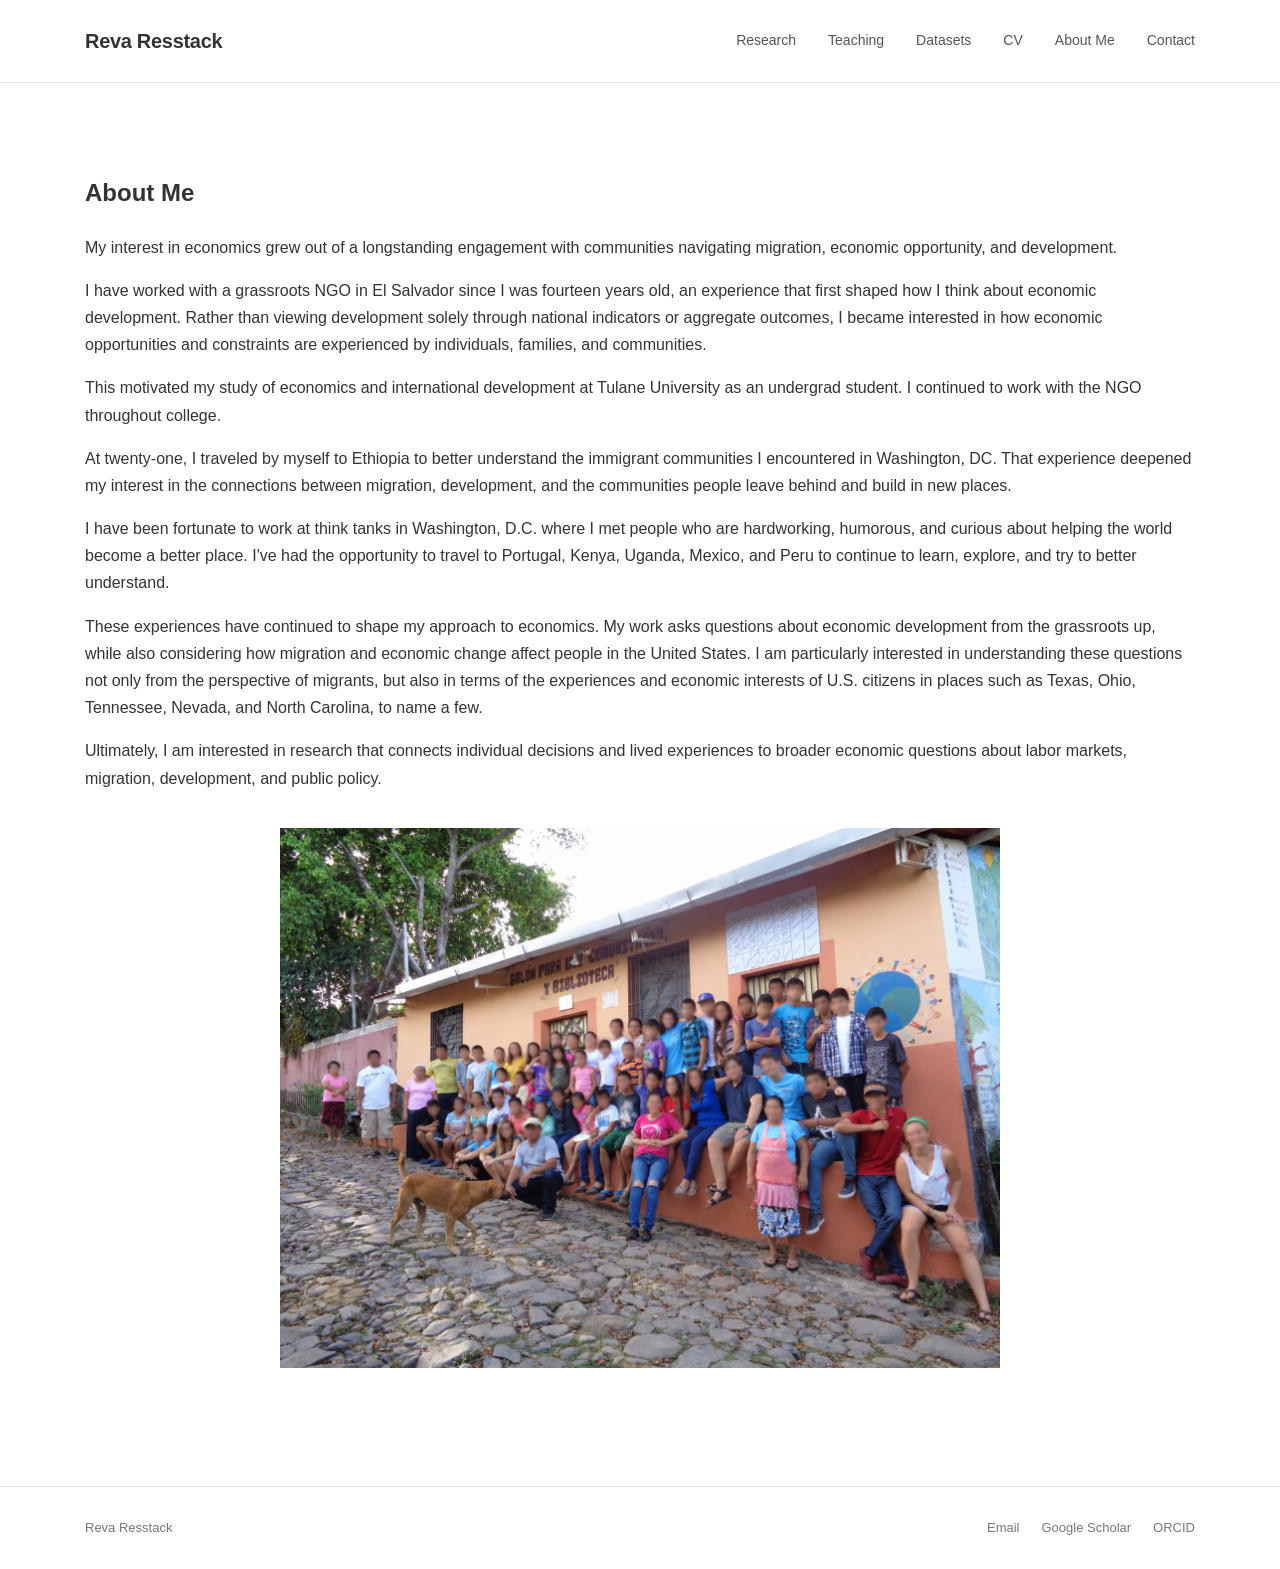
==== aboutme.html @ aabe58c6 "Create aboutme.html" ====
<!DOCTYPE html>
<html lang="en">

<head>
    <meta charset="UTF-8">
    <meta name="viewport" content="width=device-width, initial-scale=1.0">

    <title>About Me | Reva Resstack</title>

    <link rel="stylesheet" href="style.css">
</head>

<body>

    <header>
        <nav>
            <div class="nav-container">

                <a class="site-name" href="index.html">
                    Reva Resstack
                </a>

                <div class="nav-links">
                    <a href="research.html">Research</a>
                    <a href="teaching.html">Teaching</a>
                    <a href="datasets.html">Datasets</a>
                    <a href="cv.html">CV</a>
                    <!-- <a href="news.html">News</a> -->
                    <a href="aboutme.html">About Me</a>
                    <a href="contact.html">Contact</a>
                </div>

            </div>
        </nav>
    </header>


    <main class="page-container">

        <section class="page-header">

            <h1>About Me</h1>

            <p>
                My interest in economics grew out of a longstanding engagement
                with communities navigating migration, economic opportunity,
                and development.
            </p>

        </section>


        <section class="about-section">

            <p>
                I have worked with a grassroots NGO in El Salvador since I was
                fourteen years old, an experience that first shaped how I think
                about economic development. Rather than viewing development
                solely through national indicators or aggregate outcomes, I
                became interested in how economic opportunities and constraints
                are experienced by individuals, families, and communities.
            </p>

            <p>
                This motivated my study of economics and international development 
                at Tulane University as an undergrad student. I continued to work
                with the NGO throughout college.
            </p>
          
          <p>
                At twenty-one, I traveled by myself to Ethiopia to better
                understand the immigrant communities I encountered in
                Washington, DC. That experience deepened my interest in the
                connections between migration, development, and the communities
                people leave behind and build in new places.
            </p>

            <p>
                I have been fortunate to work at think tanks in Washington, D.C. 
                where I met people who are hardworking, humorous, and curious
                about helping the world become a better place. I've had the opportunity
                to travel to Portugal, Kenya, Uganda, Mexico, and Peru to continue to learn,
                explore, and try to better understand.
            </p>
          
           <p>
                These experiences have continued to shape my approach to
                economics. My work asks questions about economic development
                from the grassroots up, while also considering how migration
                and economic change affect people in the United States. I am
                particularly interested in understanding these questions not
                only from the perspective of migrants, but also in terms of
                the experiences and economic interests of U.S. citizens in
                places such as Texas, Ohio, Tennessee, Nevada, and North
                Carolina, to name a few.
            </p>

            <p>
                Ultimately, I am interested in research that connects
                individual decisions and lived experiences to broader economic
                questions about labor markets, migration, development, and
                public policy.
            </p>

        </section>


        <!-- COMMUNITY PHOTO -->

        <section class="community about-community">

            <img src="images/Community_Photo.png"
                 alt="Community">

        </section>


    </main>


    <footer>

        <div class="footer-container">

            <p>Reva Resstack</p>

            <div>

                <a href="mailto:reva.resstack@american.edu">
                    Email
                </a>

                <a href="#">
                    Google Scholar
                </a>

                <a href="#">
                    ORCID
                </a>

            </div>

        </div>

    </footer>


</body>

</html>
---- style.css ----
/* =====================================
   GENERAL
   ===================================== */

* {
    box-sizing: border-box;
    font-family: Arial;
}

body {
    margin: 0;

    font-family: Arial;

    color: #333;

    background: #fff;

    line-height: 1.7;
}

a {
    color: inherit;
    text-decoration: none;
}

a:hover {
    text-decoration: none;
}


/* =====================================
   NAVIGATION
   ===================================== */

nav {
    border-bottom: 1px solid #e8e8e8;

    background: #fff;
}

.nav-container {
    max-width: 1180px;

    margin: 0 auto;

    padding: 24px 35px;

    display: flex;

    justify-content: space-between;

    align-items: center;
}

.site-name {
    font-size: 20px;

    font-weight: 600;

    letter-spacing: -0.3px;
}

.nav-links {
    display: flex;

    gap: 32px;
}

.nav-links a {
    font-size: 14px;

    color: #555;

    transition: color 0.2s ease;
}

.nav-links a:hover {
    color: #111;
}


/* =====================================
   MAIN
   ===================================== */

main {
    max-width: 1180px;

    margin: 0 auto;

    padding: 70px 35px 80px;
}


/* =====================================
   HERO
   ===================================== */

.hero {
    display: grid;

    grid-template-columns: 360px 1fr;

    gap: 65px;

    align-items: center;

    padding: 35px 0 95px;
}

.hero-image {
    display: flex;

    justify-content: center;

    align-items: center;
}

.hero-image img {
    width: 300px;

    height: 300px;

    object-fit: cover;

    border-radius: 50%;
}

.hero-text h1 {
    margin: 0 0 8px;

    font-size: 54px;

    font-weight: normal;

    letter-spacing: -1.5px;

    line-height: 1.1;
}

.hero-text h2 {
    margin: 0;

    font-size: 21px;

    font-weight: 400;

    color: #555;
}

.affiliation {
    margin-top: 4px;

    font-size: 16px;

    color: #777;
}

.hero-text p {
    max-width: 720px;

    font-size: 18px;

    line-height: 1.75;
}

.hero-text .intro {
    margin-top: 35px;

    font-size: 21px;

    line-height: 1.65;
}


/* =====================================
   HERO LINKS
   ===================================== */

.hero-links {
    display: flex;

    align-items: center;

    gap: 24px;

    margin-top: 32px;
}

.button {
    display: inline-block;

    padding: 10px 22px;

    background: #333;

    color: #fff;

    border-radius: 4px;

    font-size: 14px;

    font-weight: 500;

    transition: all 0.2s ease;
}

.button:hover {
    background: #555;

    transform: translateY(-1px);
}

.text-link {
    font-size: 14px;

    font-weight: 500;

    color: #444;
}

.text-link:hover {
    color: #111;

    text-decoration: underline;
}


/* =====================================
   RESEARCH SECTION
   ===================================== */

.section {
    border-top: 1px solid #e5e5e5;

    padding: 70px 0;
}

.section-label {
    margin-bottom: 14px;

    font-size: 11px;

    font-weight: 600;

    letter-spacing: 2.2px;

    color: #888;
}

.section h2 {
    max-width: 850px;

    margin: 0 0 20px;

    font-size: 34px;

    font-weight: normal;

    line-height: 1.3;

    letter-spacing: -0.5px;
}

.wide-text {
    max-width: 820px;

    font-size: 18px;

    line-height: 1.8;
}

.arrow-link {
    display: inline-block;

    margin-top: 12px;

    font-size: 14px;

    font-weight: 500;

    color: #444;
}

.arrow-link:hover {
    color: #111;

    text-decoration: underline;
}


/* ================================
   WORKS IN PROGRESS
   ================================ */

.paper {
    margin-bottom: 55px;
}

.paper h2 {
    font-size: 23px;
    line-height: 1.25;
    font-weight: 500;
    margin: 0 0 8px 0;
    max-width: 1200px;
}

/* Job Market Paper */

.paper-label {
    font-size: 12px;
    letter-spacing: 2px;
    font-weight: 600;
    color: #888;
    margin-bottom: 8px;
}

/* Abstract */

.abstract-box {
    margin: 0;
    max-width: 850px;
}

.abstract-box summary {
    display: inline-block;
    cursor: pointer;

    font-size: 15px;
    color: #444;

    margin: 0;

    list-style: none;
}

.abstract-box summary::-webkit-details-marker {
    display: none;
}

.abstract-box summary::before {
    content: "▶";
    font-size: 10px;
    margin-right: 7px;
}

.abstract-box[open] summary::before {
    content: "▼";
}

.abstract-box p {
    margin-top: 15px;
    margin-bottom: 0;

    font-size: 16px;
    line-height: 1.7;

    max-width: 850px;
}

/* =====================================
   RESEARCH AREAS
   ===================================== */

.research-areas {
    display: grid;

    grid-template-columns: repeat(4, 1fr);

    gap: 35px;

    padding: 20px 0 75px;
}

.area {
    display: flex;

    justify-content: center;

    align-items: center;
}

.area-circle {
    width: 150px;
    height: 150px;

    border: 1px solid #333;

    border-radius: 50%;

    display: flex;

    align-items: center;

    justify-content: center;

    text-align: center;

    padding: 20px;

    font-size: 16px;

    font-weight: 500;

    color: #333;
}

.area-circle:hover {
    background: #f7f7f7;
}

.area h3 {
    margin: 0 0 10px;

    font-size: 22px;

    font-weight: normal;
}

.area p {
    margin: 0;

    max-width: 300px;

    color: #666;

    font-size: 16px;

    line-height: 1.7;
}


/* =========================
   TEACHING PAGE
   ========================= */

.teaching-section {
    max-width: 900px;
    margin-top: 50px;
}

.teaching-section h2 {
    font-size: 32px;
    font-weight: 500;
    margin-top: 65px;
    margin-bottom: 35px;
}

.teaching-section h2:first-child {
    margin-top: 0;
}

.institution-section {
    margin-left: 25px;
    margin-bottom: 45px;
}

.institution-section h3 {
    font-size: 23px;
    font-weight: 500;
    margin-top: 0;
    margin-bottom: 22px;
}

.position-section {
    margin-left: 25px;
    margin-bottom: 32px;
}

.position-section h4 {
    font-size: 18px;
    font-weight: 600;
    margin-top: 0;
    margin-bottom: 12px;
}

.course {
    font-size: 17px;
    line-height: 1.7;
}

.course-item {
    font-size: 17px;
    line-height: 1.7;
    margin-bottom: 22px;
}

.course strong,
.course-item strong {
    font-weight: 600;
}


/* Semesters taught dropdown */

.semester-box {
    margin-top: 7px;
}

.semester-box summary {
    display: inline-block;

    cursor: pointer;

    font-size: 14px;
    color: #666;

    list-style: none;
}

.semester-box summary::-webkit-details-marker {
    display: none;
}

.semester-box summary::before {
    content: "▶";
    font-size: 9px;
    margin-right: 7px;
}

.semester-box[open] summary::before {
    content: "▼";
}

.semester-box p {
    margin-top: 8px;
    margin-bottom: 0;

    font-size: 14px;
    line-height: 1.6;
    color: #666;
}

/* =========================
   DATASETS PAGE
   ========================= */

.datasets-section {
    max-width: 1000px;
    margin-top: 50px;
}

.dataset-row {
    display: grid;

    grid-template-columns: 300px 1fr;

    gap: 45px;

    margin-bottom: 75px;

    align-items: start;
}

.dataset-image {
    width: 100%;
}

.dataset-image img {
    display: block;

    width: 100%;

    height: auto;

    object-fit: contain;
}

.dataset-content h2 {
    font-size: 26px;
    line-height: 1.35;
    font-weight: 500;

    margin: 0 0 10px 0;
}

.dataset-authors {
    font-size: 16px;

    margin: 0 0 5px 0;
}

.dataset-institution {
    font-size: 15px;

    color: #777;

    margin: 0 0 18px 0;
}

.dataset-content p {
    font-size: 16px;
    line-height: 1.7;

    max-width: 650px;
}

.dataset-link {
    display: inline-block;

    margin-top: 8px;

    font-size: 15px;

    color: #444;

    text-decoration: none;

    border-bottom: 1px solid #aaa;

    padding-bottom: 2px;
}

.dataset-link:hover {
    border-bottom-color: #333;
}

.dataset-note {
    font-size: 14px !important;
    color: #777;
    margin-top: 12px;
}

/* =====================================
   COMMUNITY PHOTO
   ===================================== */

.community {
    padding: 20px 0 30px;

    text-align: center;
}

.community img {
    width: 65%;

    max-width: 720px;

    height: auto;

    display: inline-block;

    object-fit: cover;
}


/* =====================================
   FOOTER
   ===================================== */

footer {
    border-top: 1px solid #e5e5e5;
}

.footer-container {
    max-width: 1180px;

    margin: 0 auto;

    padding: 30px 35px;

    display: flex;

    justify-content: space-between;

    align-items: center;

    font-size: 13px;

    color: #777;
}

.footer-container p {
    margin: 0;
}

.footer-container div {
    display: flex;

    gap: 22px;
}


/* =====================================
   MOBILE
   ===================================== */

@media (max-width: 800px) {

    .nav-container {
        flex-direction: column;

        gap: 18px;
    }

    .nav-links {
        flex-wrap: wrap;

        justify-content: center;

        gap: 16px;
    }

    main {
        padding: 45px 22px 60px;
    }

    .hero {
        grid-template-columns: 1fr;

        gap: 35px;

        text-align: center;

        padding-top: 15px;

        padding-bottom: 70px;
    }

    .hero-image img {
        width: 190px;

        height: 190px;
    }

    .hero-text p {
        margin-left: auto;

        margin-right: auto;
    }

    .hero-links {
        justify-content: center;
    }

    .research-areas {
    grid-template-columns: 1fr 1fr;

    gap: 35px 20px;
    }
    
    .area-circle {
        width: 135px;
        height: 135px;
    
        font-size: 15px;
    }

    .area p {
        max-width: none;
    }

    .community img {
        width: 100%;
    }

    .footer-container {
        flex-direction: column;

        gap: 15px;
    }
    
      /* Teaching and datasets on mobile */
    
    .teaching-section {
        margin-top: 35px;
    }
    
    .institution-section {
        margin-left: 10px;
    }
    
    .position-section {
        margin-left: 10px;
    }
    
    .dataset-row {
        grid-template-columns: 1fr;
    
        gap: 25px;
    
        margin-bottom: 60px;
    }
    
    .dataset-image {
        max-width: 500px;
    }

}
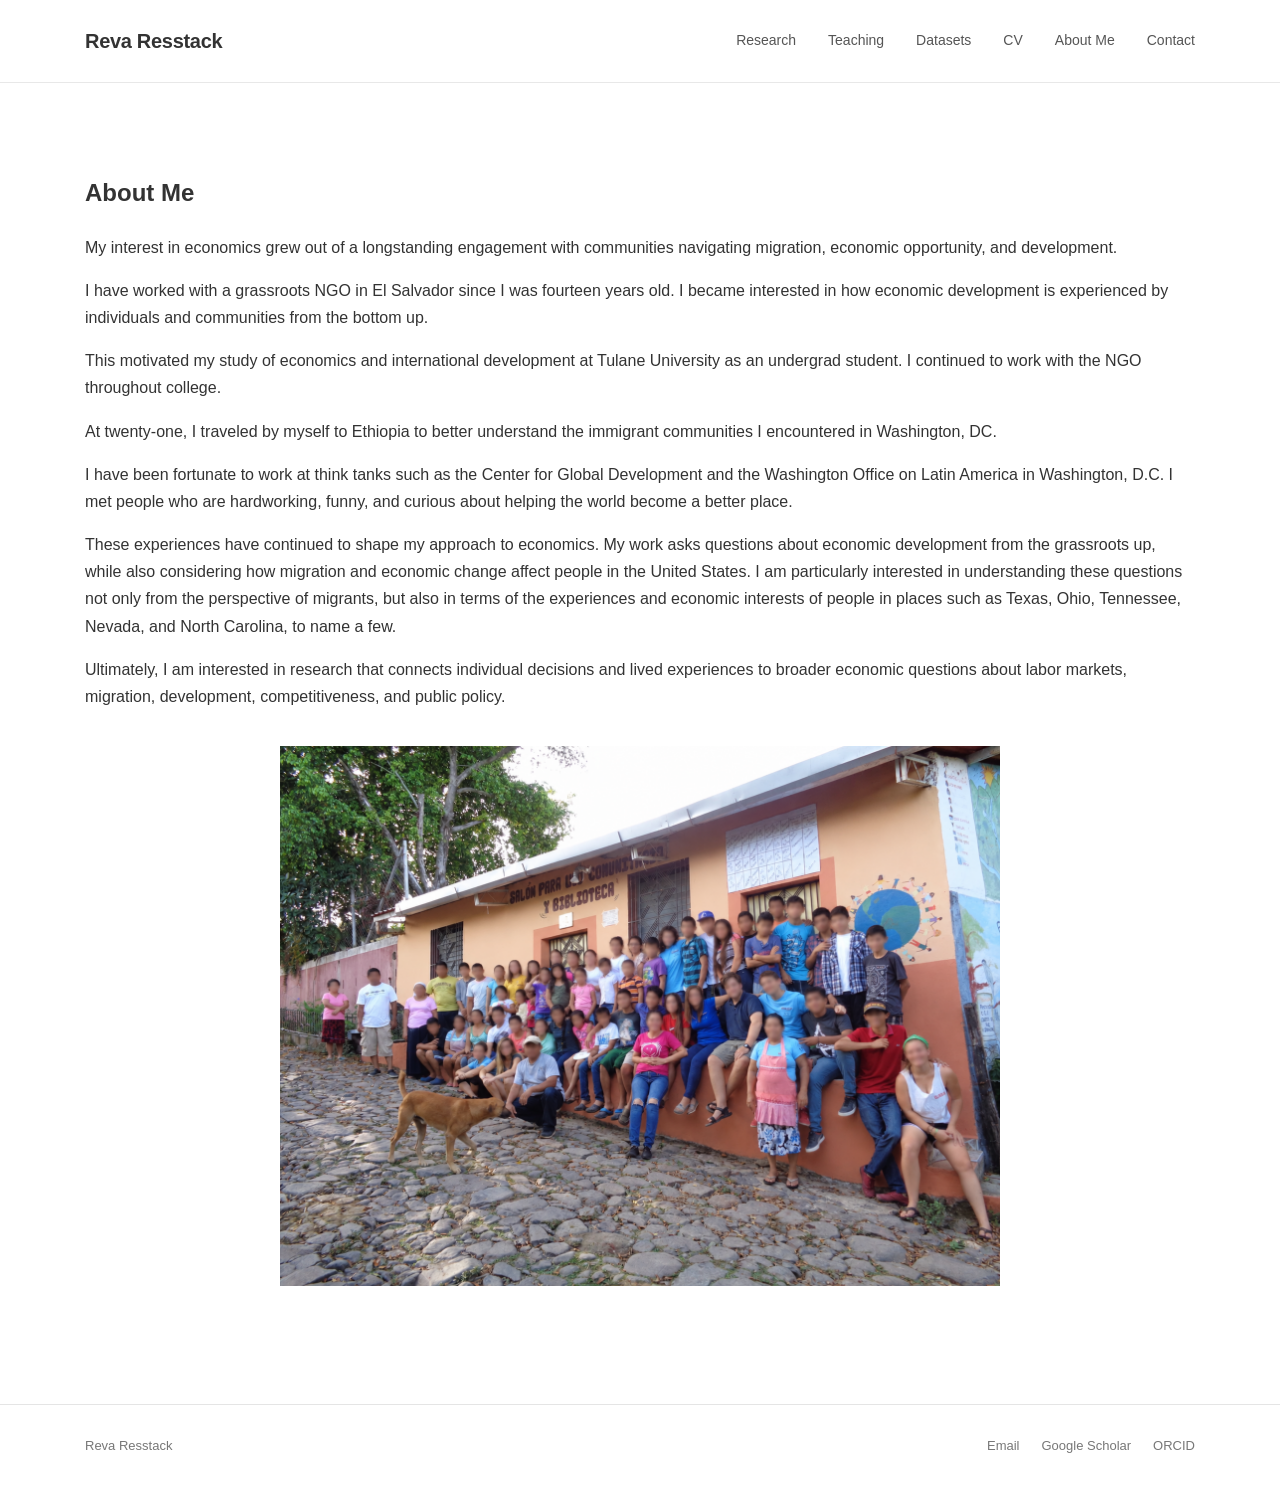
==== commit e76fe97d: "Update About Me section" ====
--- a/aboutme.html
+++ b/aboutme.html
@@ -54,11 +54,8 @@
 
             <p>
                 I have worked with a grassroots NGO in El Salvador since I was
-                fourteen years old, an experience that first shaped how I think
-                about economic development. Rather than viewing development
-                solely through national indicators or aggregate outcomes, I
-                became interested in how economic opportunities and constraints
-                are experienced by individuals, families, and communities.
+                fourteen years old. I became interested in how economic development
+                is experienced by individuals and communities from the bottom up.
             </p>
 
             <p>
@@ -70,17 +67,21 @@
           <p>
                 At twenty-one, I traveled by myself to Ethiopia to better
                 understand the immigrant communities I encountered in
-                Washington, DC. That experience deepened my interest in the
-                connections between migration, development, and the communities
-                people leave behind and build in new places.
+                Washington, DC. 
             </p>
 
             <p>
-                I have been fortunate to work at think tanks in Washington, D.C. 
-                where I met people who are hardworking, humorous, and curious
-                about helping the world become a better place. I've had the opportunity
-                to travel to Portugal, Kenya, Uganda, Mexico, and Peru to continue to learn,
-                explore, and try to better understand.
+                I have been fortunate to work at think tanks such as the 
+                <a href="https://www.cgdev.org/" target="_blank" rel="noopener noreferrer">
+                    Center for Global Development
+                </a>
+                and the 
+                <a href="https://www.wola.org/" target="_blank" rel="noopener noreferrer">
+                    Washington Office on Latin America
+                </a>
+                in Washington, D.C. 
+                I met people who are hardworking, funny, and curious
+                about helping the world become a better place.
             </p>
           
            <p>
@@ -90,7 +91,7 @@
                 and economic change affect people in the United States. I am
                 particularly interested in understanding these questions not
                 only from the perspective of migrants, but also in terms of
-                the experiences and economic interests of U.S. citizens in
+                the experiences and economic interests of people in
                 places such as Texas, Ohio, Tennessee, Nevada, and North
                 Carolina, to name a few.
             </p>
@@ -98,7 +99,7 @@
             <p>
                 Ultimately, I am interested in research that connects
                 individual decisions and lived experiences to broader economic
-                questions about labor markets, migration, development, and
+                questions about labor markets, migration, development, competitiveness, and
                 public policy.
             </p>
 
--- a/style.css
+++ b/style.css
@@ -238,15 +238,29 @@
 }
 
 .section-label {
-    margin-bottom: 14px;
-
-    font-size: 11px;
+    margin-bottom: 18px;
+
+    font-size: 20px;
 
     font-weight: 600;
 
     letter-spacing: 2.2px;
 
     color: #888;
+}
+
+.section h1 {
+    max-width: 850px;
+
+    margin: 0 0 20px;
+
+    font-size: 40px;
+
+    font-weight: normal;
+
+    line-height: 1.3;
+
+    letter-spacing: -0.5px;
 }
 
 .section h2 {
@@ -254,7 +268,7 @@
 
     margin: 0 0 20px;
 
-    font-size: 34px;
+    font-size: 40px;
 
     font-weight: normal;
 
@@ -287,6 +301,10 @@
     color: #111;
 
     text-decoration: underline;
+}
+
+.page-header p {
+    max-width: 100%;
 }
 
 
@@ -382,28 +400,18 @@
 }
 
 .area-circle {
-    width: 150px;
-    height: 150px;
+    display: flex;
+    align-items: center;
+    justify-content: center;
+
+    width: 190px;
+    height: 45px;
 
     border: 1px solid #333;
-
-    border-radius: 50%;
-
-    display: flex;
-
-    align-items: center;
-
-    justify-content: center;
-
+    border-radius: 25px;
+
+    font-size: 16px;
     text-align: center;
-
-    padding: 20px;
-
-    font-size: 16px;
-
-    font-weight: 500;
-
-    color: #333;
 }
 
 .area-circle:hover {
@@ -436,44 +444,67 @@
    ========================= */
 
 .teaching-section {
-    max-width: 900px;
-    margin-top: 50px;
-}
+    max-width: 950px;
+    margin-top: 55px;
+}
+
+
+/* -------------------------
+   Institution
+   ------------------------- */
 
 .teaching-section h2 {
-    font-size: 32px;
+    font-size: 34px;
     font-weight: 500;
-    margin-top: 65px;
-    margin-bottom: 35px;
+    margin-top: 75px;
+    margin-bottom: 40px;
+    letter-spacing: -0.4px;
 }
 
 .teaching-section h2:first-child {
     margin-top: 0;
 }
 
+
+/* -------------------------
+   Department / School
+   ------------------------- */
+
 .institution-section {
     margin-left: 25px;
-    margin-bottom: 45px;
+    margin-bottom: 55px;
 }
 
 .institution-section h3 {
-    font-size: 23px;
+    font-size: 24px;
     font-weight: 500;
     margin-top: 0;
-    margin-bottom: 22px;
-}
+    margin-bottom: 28px;
+    letter-spacing: -0.2px;
+}
+
+
+/* -------------------------
+   Positions
+   ------------------------- */
 
 .position-section {
     margin-left: 25px;
-    margin-bottom: 32px;
+    margin-bottom: 38px;
 }
 
 .position-section h4 {
     font-size: 18px;
     font-weight: 600;
     margin-top: 0;
-    margin-bottom: 12px;
-}
+    margin-bottom: 13px;
+    line-height: 1.4;
+}
+
+
+/* -------------------------
+   Courses
+   ------------------------- */
 
 .course {
     font-size: 17px;
@@ -483,7 +514,7 @@
 .course-item {
     font-size: 17px;
     line-height: 1.7;
-    margin-bottom: 22px;
+    margin-bottom: 26px;
 }
 
 .course strong,
@@ -492,10 +523,36 @@
 }
 
 
-/* Semesters taught dropdown */
+/* -------------------------
+   Greenberg Seminars Link
+   ------------------------- */
+
+.program-link {
+    display: inline-block;
+
+    margin-top: 2px;
+
+    font-size: 16px;
+    color: #555;
+
+    border-bottom: 1px solid #aaa;
+    padding-bottom: 2px;
+
+    transition: all 0.2s ease;
+}
+
+.program-link:hover {
+    color: #111;
+    border-bottom-color: #333;
+}
+
+
+/* -------------------------
+   Semester Dropdown
+   ------------------------- */
 
 .semester-box {
-    margin-top: 7px;
+    margin-top: 8px;
 }
 
 .semester-box summary {
@@ -504,9 +561,15 @@
     cursor: pointer;
 
     font-size: 14px;
-    color: #666;
+    color: #777;
 
     list-style: none;
+
+    transition: color 0.2s ease;
+}
+
+.semester-box summary:hover {
+    color: #333;
 }
 
 .semester-box summary::-webkit-details-marker {
@@ -515,6 +578,7 @@
 
 .semester-box summary::before {
     content: "▶";
+
     font-size: 9px;
     margin-right: 7px;
 }
@@ -524,12 +588,60 @@
 }
 
 .semester-box p {
-    margin-top: 8px;
+    margin-top: 9px;
     margin-bottom: 0;
 
     font-size: 14px;
     line-height: 1.6;
+
     color: #666;
+}
+
+
+/* -------------------------
+   AEA Summer Program
+   ------------------------- */
+
+.aea-program {
+    margin-top: 15px;
+}
+
+.aea-program p {
+    max-width: 700px;
+
+    font-size: 15px;
+    line-height: 1.7;
+
+    color: #555;
+}
+
+
+/* AEA photo */
+
+.teaching-photo {
+    display: block;
+
+    width: 65%;
+    max-width: 600px;
+
+    height: auto;
+
+    margin-top: 25px;
+
+    border-radius: 4px;
+}
+
+
+/* -------------------------
+   General Teaching Links
+   ------------------------- */
+
+.teaching-section a {
+    color: inherit;
+}
+
+.teaching-section a:hover {
+    color: #111;
 }
 
 /* =========================
@@ -544,9 +656,9 @@
 .dataset-row {
     display: grid;
 
-    grid-template-columns: 300px 1fr;
-
-    gap: 45px;
+    grid-template-columns: 380px 1fr;
+
+    gap: 40px;
 
     margin-bottom: 75px;
 
@@ -739,13 +851,6 @@
 
     gap: 35px 20px;
     }
-    
-    .area-circle {
-        width: 135px;
-        height: 135px;
-    
-        font-size: 15px;
-    }
 
     .area p {
         max-width: none;
@@ -762,19 +867,46 @@
     }
     
       /* Teaching and datasets on mobile */
-    
-    .teaching-section {
-        margin-top: 35px;
-    }
-    
-    .institution-section {
-        margin-left: 10px;
-    }
-    
-    .position-section {
-        margin-left: 10px;
-    }
-    
+        
+      .teaching-section {
+          margin-top: 35px;
+      }
+      
+      .teaching-section h2 {
+          font-size: 29px;
+          margin-top: 55px;
+          margin-bottom: 30px;
+      }
+      
+      .institution-section {
+          margin-left: 10px;
+          margin-bottom: 45px;
+      }
+      
+      .institution-section h3 {
+          font-size: 21px;
+          margin-bottom: 24px;
+      }
+      
+      .position-section {
+          margin-left: 10px;
+          margin-bottom: 30px;
+      }
+      
+      .position-section h4 {
+          font-size: 17px;
+      }
+      
+      .course,
+      .course-item {
+          font-size: 16px;
+      }
+      
+      .teaching-photo {
+          width: 100%;
+          max-width: 600px;
+      }
+  
     .dataset-row {
         grid-template-columns: 1fr;
     
@@ -788,3 +920,204 @@
     }
 
 }
+
+/* =========================================================
+   RESEARCH PAGE — PAPER CARDS
+   ========================================================= */
+
+
+/* Research page container */
+
+.research-intro {
+    padding-bottom: 60px;
+}
+
+
+/* Works in progress section */
+
+.works-section {
+    padding-top: 20px;
+}
+
+
+/* Section labels */
+
+.works-section .section-label,
+.research-intro .section-label {
+    margin-bottom: 32px;
+
+    font-size: 20px;
+    font-weight: 600;
+    letter-spacing: 3px;
+
+    color: #888;
+}
+
+
+/* Main research heading */
+
+.research-intro h1 {
+    max-width: 900px;
+
+    margin: 0 0 24px;
+
+    font-size: 40px;
+    font-weight: 400;
+
+    line-height: 1.3;
+    letter-spacing: -0.5px;
+}
+
+.research-title {
+    white-space: nowrap;
+    font-size: 3rem;
+}
+
+/* Introduction paragraph */
+
+.research-intro > p {
+    max-width: 850px;
+
+    margin: 0;
+
+    font-size: 18px;
+    line-height: 1.7;
+}
+
+
+/* =========================================================
+   PAPER CARDS
+   ========================================================= */
+
+.paper-card {
+    max-width: 1000px;
+
+    margin-bottom: 28px;
+    padding: 30px 34px;
+
+    border: 1px solid #e2e2e2;
+    border-radius: 6px;
+
+    background: #ffffff;
+
+    box-shadow: 0 2px 8px rgba(0, 0, 0, 0.04);
+}
+
+
+/* Hover effect */
+
+.paper-card:hover {
+    box-shadow: 0 4px 14px rgba(0, 0, 0, 0.07);
+}
+
+
+/* Job market paper */
+
+.job-market-card {
+    border-left: 4px solid #555;
+}
+
+
+/* Paper label */
+
+.paper-label {
+    margin-bottom: 12px;
+
+    font-size: 13px;
+    font-weight: 600;
+    letter-spacing: 2px;
+
+    color: #888;
+}
+
+
+/* Paper titles */
+
+.paper-card h2 {
+    max-width: 900px;
+
+    margin: 0 0 16px;
+
+    font-size: 27px;
+    font-weight: 400;
+
+    line-height: 1.35;
+
+    color: #333;
+}
+
+
+/* =========================================================
+   ABSTRACT
+   ========================================================= */
+
+.abstract-box {
+    margin-top: 4px;
+}
+
+
+/* Abstract button */
+
+.abstract-box summary {
+    display: inline-block;
+
+    cursor: pointer;
+
+    font-size: 15px;
+    font-weight: 500;
+
+    color: #555;
+
+    list-style-position: outside;
+}
+
+
+/* Remove default marker in some browsers */
+
+.abstract-box summary::marker {
+    font-size: 12px;
+}
+
+
+/* Hover */
+
+.abstract-box summary:hover {
+    color: #222;
+}
+
+
+/* Abstract text */
+
+.abstract-box p {
+    max-width: 850px;
+
+    margin: 18px 0 0;
+
+    font-size: 16px;
+    line-height: 1.7;
+
+    color: #555;
+}
+
+
+/* =========================================================
+   PAPER LINK
+   ========================================================= */
+
+.paper-link {
+    display: inline-block;
+
+    margin-top: 22px;
+
+    font-size: 15px;
+    font-weight: 600;
+
+    color: #444;
+
+    text-decoration: none;
+}
+
+
+.paper-link:hover {
+    text-decoration: underline;
+}
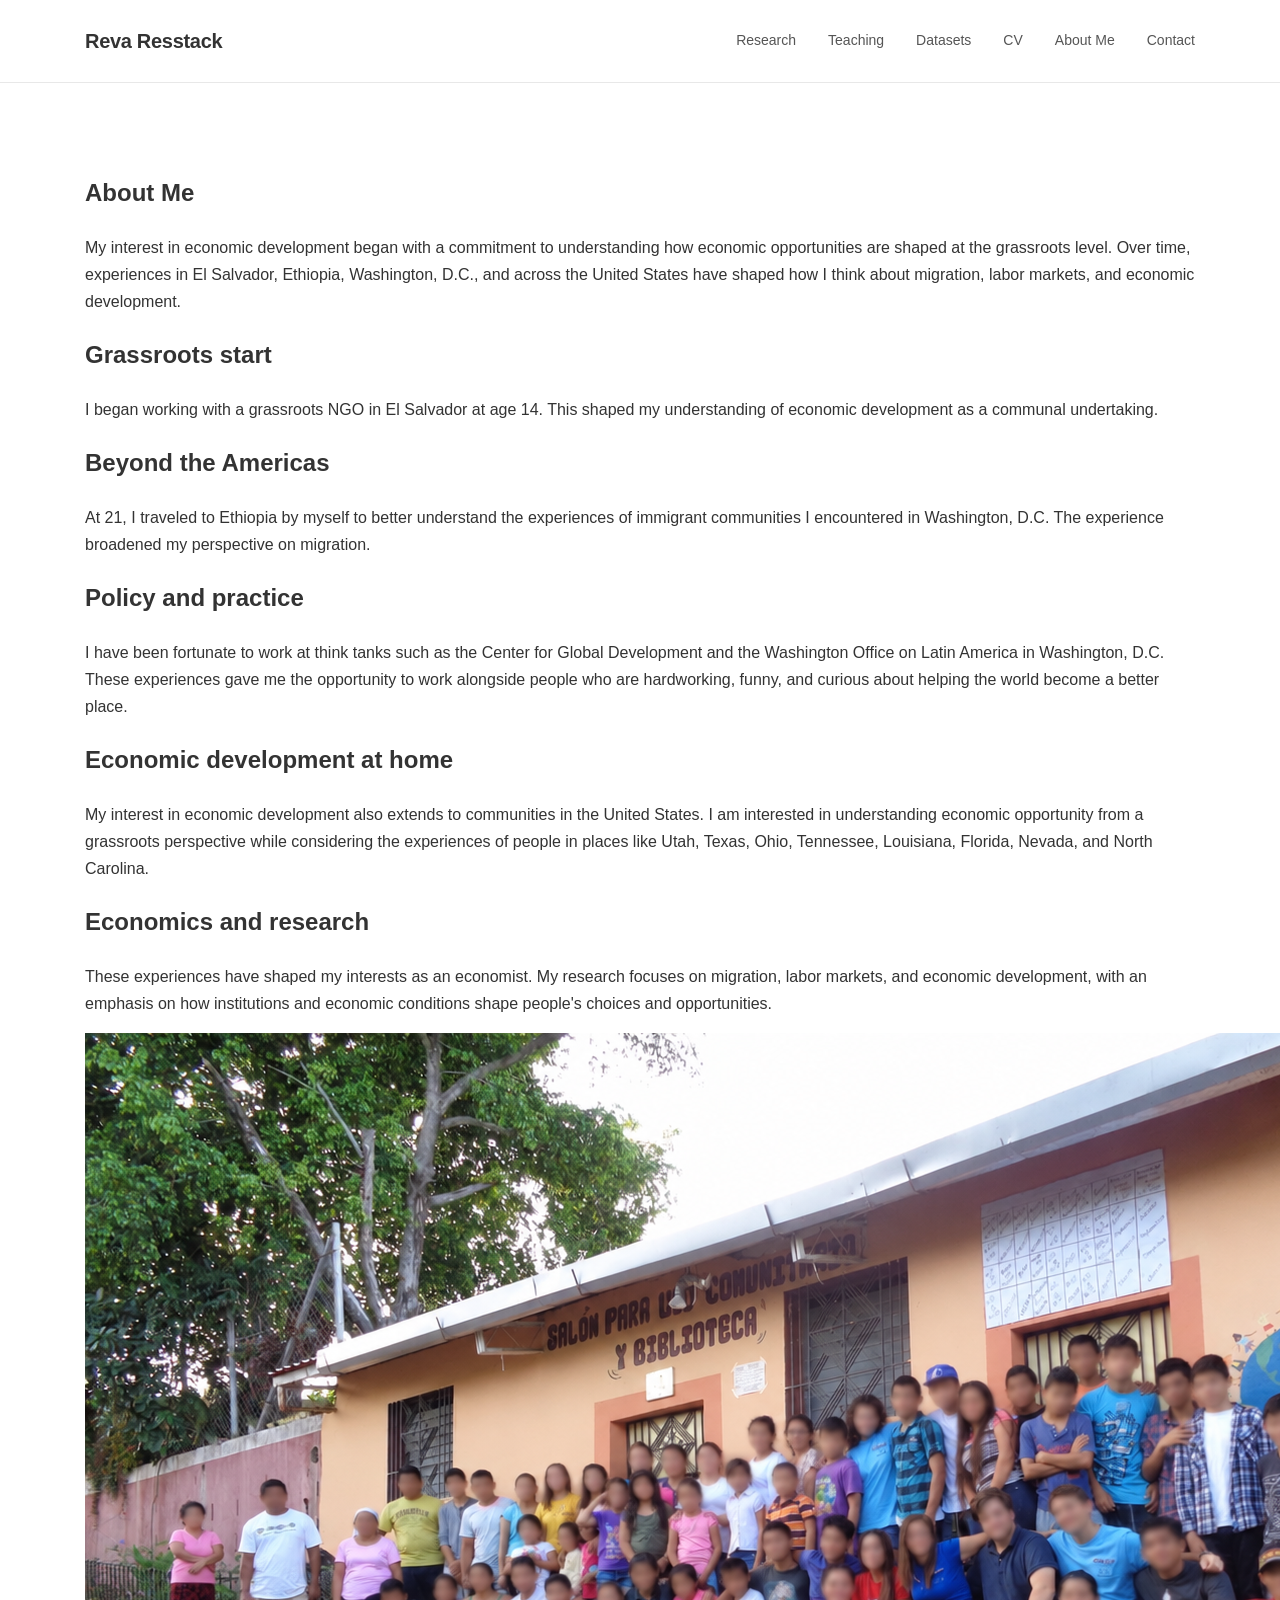
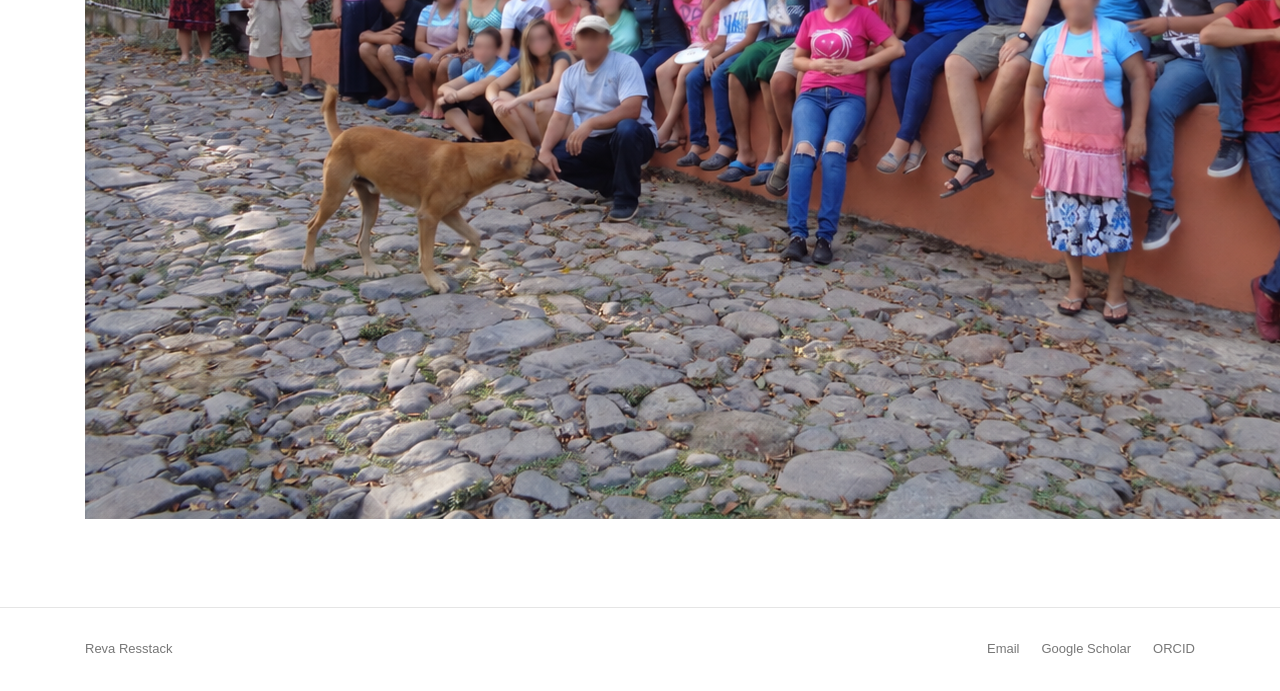
==== commit 335b0e73: "Update About Me" ====
--- a/aboutme.html
+++ b/aboutme.html
@@ -2,148 +2,243 @@
 <html lang="en">
 
 <head>
+
     <meta charset="UTF-8">
     <meta name="viewport" content="width=device-width, initial-scale=1.0">
 
     <title>About Me | Reva Resstack</title>
 
     <link rel="stylesheet" href="style.css">
+
 </head>
 
+
 <body>
 
-    <header>
-        <nav>
-            <div class="nav-container">
-
-                <a class="site-name" href="index.html">
-                    Reva Resstack
-                </a>
-
-                <div class="nav-links">
-                    <a href="research.html">Research</a>
-                    <a href="teaching.html">Teaching</a>
-                    <a href="datasets.html">Datasets</a>
-                    <a href="cv.html">CV</a>
-                    <!-- <a href="news.html">News</a> -->
-                    <a href="aboutme.html">About Me</a>
-                    <a href="contact.html">Contact</a>
-                </div>
-
-            </div>
-        </nav>
-    </header>
-
-
-    <main class="page-container">
-
-        <section class="page-header">
-
-            <h1>About Me</h1>
-
-            <p>
-                My interest in economics grew out of a longstanding engagement
-                with communities navigating migration, economic opportunity,
-                and development.
-            </p>
-
-        </section>
-
-
-        <section class="about-section">
-
-            <p>
-                I have worked with a grassroots NGO in El Salvador since I was
-                fourteen years old. I became interested in how economic development
-                is experienced by individuals and communities from the bottom up.
-            </p>
-
-            <p>
-                This motivated my study of economics and international development 
-                at Tulane University as an undergrad student. I continued to work
-                with the NGO throughout college.
-            </p>
-          
-          <p>
-                At twenty-one, I traveled by myself to Ethiopia to better
-                understand the immigrant communities I encountered in
-                Washington, DC. 
-            </p>
-
-            <p>
-                I have been fortunate to work at think tanks such as the 
-                <a href="https://www.cgdev.org/" target="_blank" rel="noopener noreferrer">
-                    Center for Global Development
-                </a>
-                and the 
-                <a href="https://www.wola.org/" target="_blank" rel="noopener noreferrer">
-                    Washington Office on Latin America
-                </a>
-                in Washington, D.C. 
-                I met people who are hardworking, funny, and curious
-                about helping the world become a better place.
-            </p>
-          
-           <p>
-                These experiences have continued to shape my approach to
-                economics. My work asks questions about economic development
-                from the grassroots up, while also considering how migration
-                and economic change affect people in the United States. I am
-                particularly interested in understanding these questions not
-                only from the perspective of migrants, but also in terms of
-                the experiences and economic interests of people in
-                places such as Texas, Ohio, Tennessee, Nevada, and North
-                Carolina, to name a few.
-            </p>
-
-            <p>
-                Ultimately, I am interested in research that connects
-                individual decisions and lived experiences to broader economic
-                questions about labor markets, migration, development, competitiveness, and
-                public policy.
-            </p>
-
-        </section>
+
+<header>
+
+    <nav>
+
+        <div class="nav-container">
+
+            <a class="site-name" href="index.html">
+                Reva Resstack
+            </a>
+
+            <div class="nav-links">
+
+                <a href="research.html">Research</a>
+                <a href="teaching.html">Teaching</a>
+                <a href="datasets.html">Datasets</a>
+                <a href="cv.html">CV</a>
+                <!-- <a href="news.html">News</a> -->
+                <a href="aboutme.html">About Me</a>
+                <a href="contact.html">Contact</a>
+
+            </div>
+
+        </div>
+
+    </nav>
+
+</header>
+
+
+<main class="page-container">
+
+
+    <!-- =========================
+         INTRODUCTION
+         ========================= -->
+
+    <section class="page-header about-header">
+
+        <h1>About Me</h1>
+
+        <p>
+            My interest in economic development began with a commitment to
+            understanding how economic opportunities are shaped at the
+            grassroots level. Over time, experiences in El Salvador, Ethiopia,
+            Washington, D.C., and across the United States have shaped how I
+            think about migration, labor markets, and economic development.
+        </p>
+
+    </section>
+
+
+    <!-- =========================
+         TIMELINE
+         ========================= -->
+
+    <section class="timeline">
+
+
+        <!-- GRASSROOTS BEGINNINGS -->
+
+        <div class="timeline-item">
+
+            <div class="timeline-marker"></div>
+
+            <div class="timeline-content">
+
+                <h2>Grassroots start</h2>
+
+                <p>
+                    I began working with a grassroots NGO in El Salvador
+                    at age 14. This shaped my understanding of economic development
+                    as a communal undertaking.
+                </p>
+
+            </div>
+
+        </div>
+
+
+        <!-- ETHIOPIA -->
+
+        <div class="timeline-item">
+
+            <div class="timeline-marker"></div>
+
+            <div class="timeline-content">
+
+                <h2>Beyond the Americas</h2>
+
+                <p>
+                    At 21, I traveled to Ethiopia by myself to better
+                    understand the experiences of immigrant communities
+                    I encountered in Washington, D.C. The experience
+                    broadened my perspective on migration.
+                </p>
+
+            </div>
+
+        </div>
+
+
+        <!-- POLICY WORK -->
+
+        <div class="timeline-item">
+
+            <div class="timeline-marker"></div>
+
+            <div class="timeline-content">
+
+                <h2>Policy and practice</h2>
+
+                <p>
+                    I have been fortunate to work at think tanks such as the
+                    <a href="https://www.cgdev.org/"
+                       target="_blank"
+                       rel="noopener noreferrer">
+                        Center for Global Development
+                    </a>
+                    and the
+                    <a href="https://www.wola.org/"
+                       target="_blank"
+                       rel="noopener noreferrer">
+                        Washington Office on Latin America
+                    </a>
+                    in Washington, D.C. These experiences gave me the
+                    opportunity to work alongside people who are hardworking,
+                    funny, and curious about helping the world become a
+                    better place.
+                </p>
+
+            </div>
+
+        </div>
+
+
+        <!-- UNITED STATES -->
+
+        <div class="timeline-item">
+
+            <div class="timeline-marker"></div>
+
+            <div class="timeline-content">
+
+                <h2>Economic development at home</h2>
+
+                <p>
+                    My interest in economic development also extends to
+                    communities in the United States. I am interested in
+                    understanding economic opportunity from a grassroots
+                    perspective while considering the experiences of people
+                    in places like Utah, Texas, Ohio, Tennessee, Louisiana, Florida,
+                    Nevada, and North Carolina.
+                </p>
+
+            </div>
+
+        </div>
+
+
+        <!-- CURRENT RESEARCH -->
+
+        <div class="timeline-item">
+
+            <div class="timeline-marker"></div>
+
+            <div class="timeline-content">
+
+                <h2>Economics and research</h2>
+
+                <p>
+                    These experiences have shaped my interests as an
+                    economist. My research focuses on migration, labor
+                    markets, and economic development, with an emphasis on
+                    how institutions and economic conditions shape people's
+                    choices and opportunities.
+                </p>
+
+            </div>
+
+        </div>
 
 
         <!-- COMMUNITY PHOTO -->
 
-        <section class="community about-community">
+        <div class="timeline-photo">
 
             <img src="images/Community_Photo.png"
                  alt="Community">
 
-        </section>
-
-
-    </main>
-
-
-    <footer>
-
-        <div class="footer-container">
-
-            <p>Reva Resstack</p>
-
-            <div>
-
-                <a href="mailto:reva.resstack@american.edu">
-                    Email
-                </a>
-
-                <a href="#">
-                    Google Scholar
-                </a>
-
-                <a href="#">
-                    ORCID
-                </a>
-
-            </div>
-
-        </div>
-
-    </footer>
+        </div>
+
+
+    </section>
+
+
+</main>
+
+
+<footer>
+
+    <div class="footer-container">
+
+        <p>Reva Resstack</p>
+
+        <div>
+
+            <a href="mailto:reva.resstack@american.edu">
+                Email
+            </a>
+
+            <a href="#">
+                Google Scholar
+            </a>
+
+            <a href="#">
+                ORCID
+            </a>
+
+        </div>
+
+    </div>
+
+</footer>
 
 
 </body>
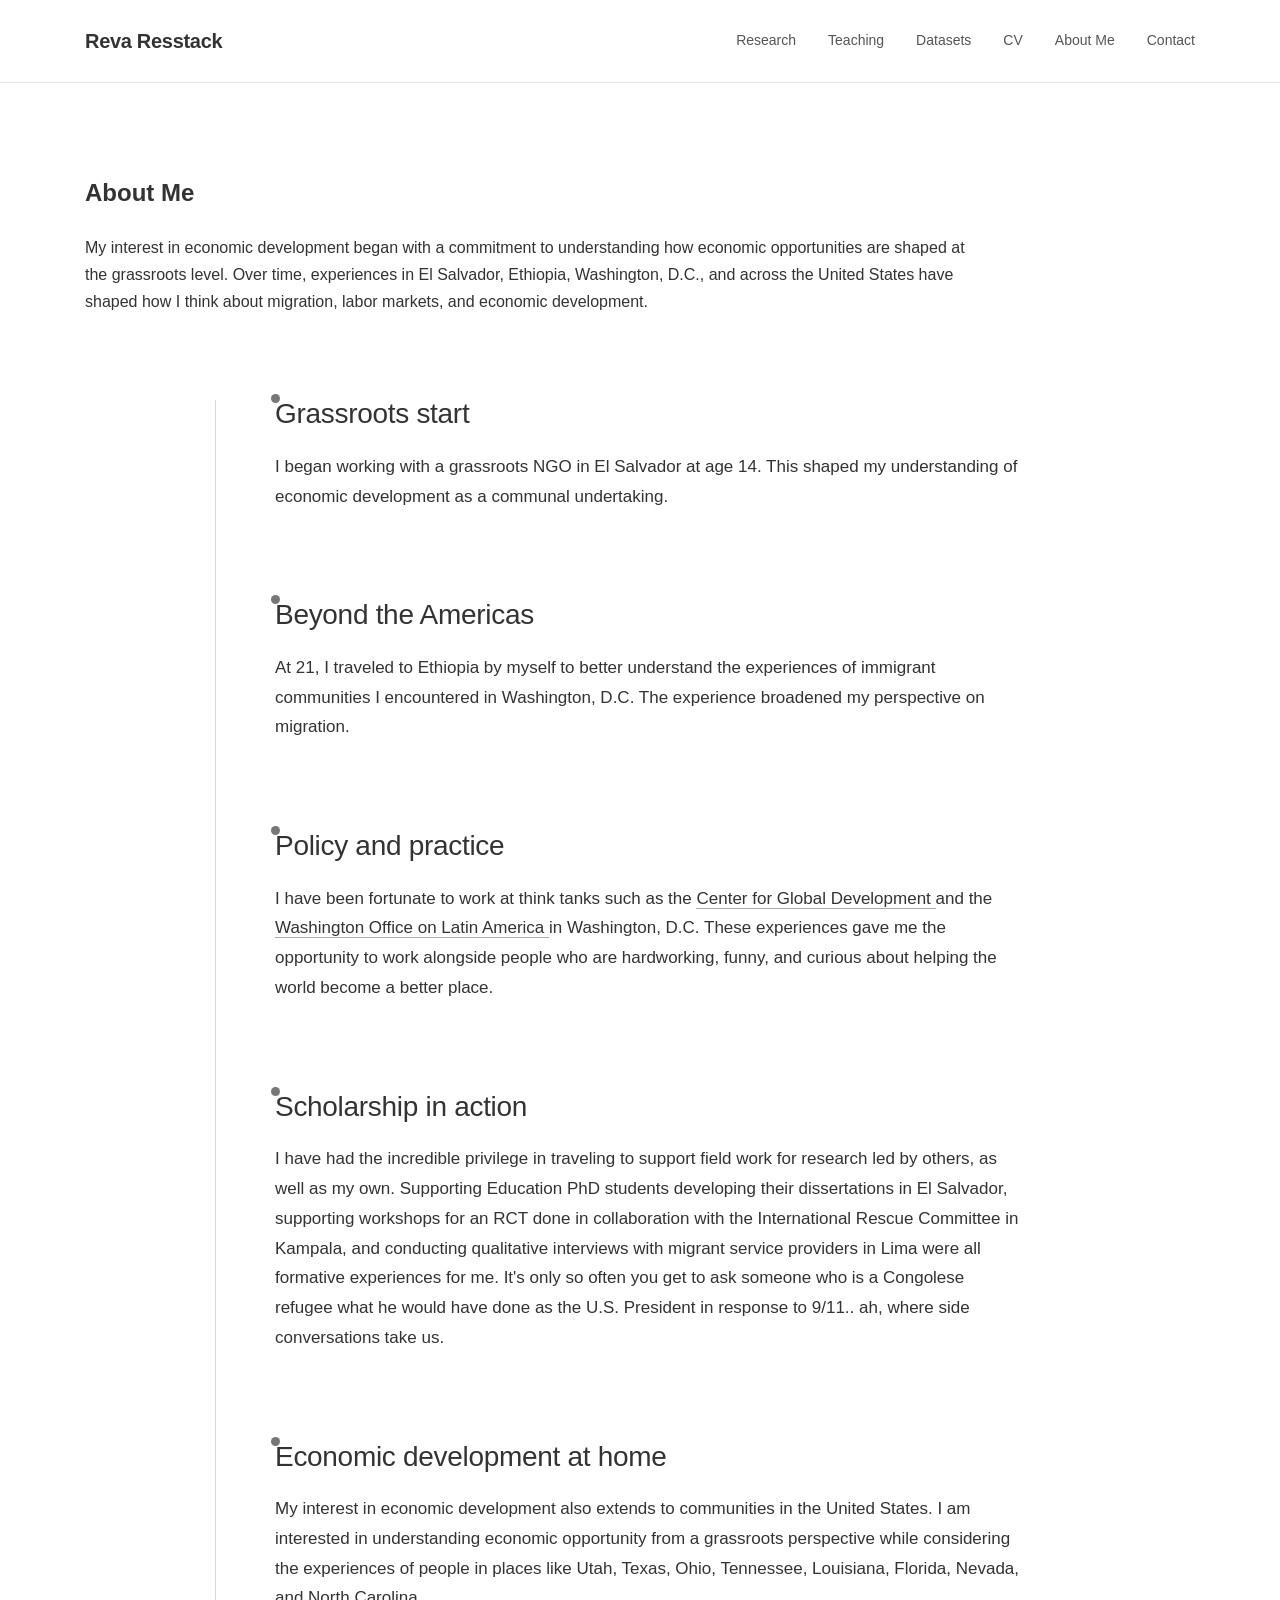
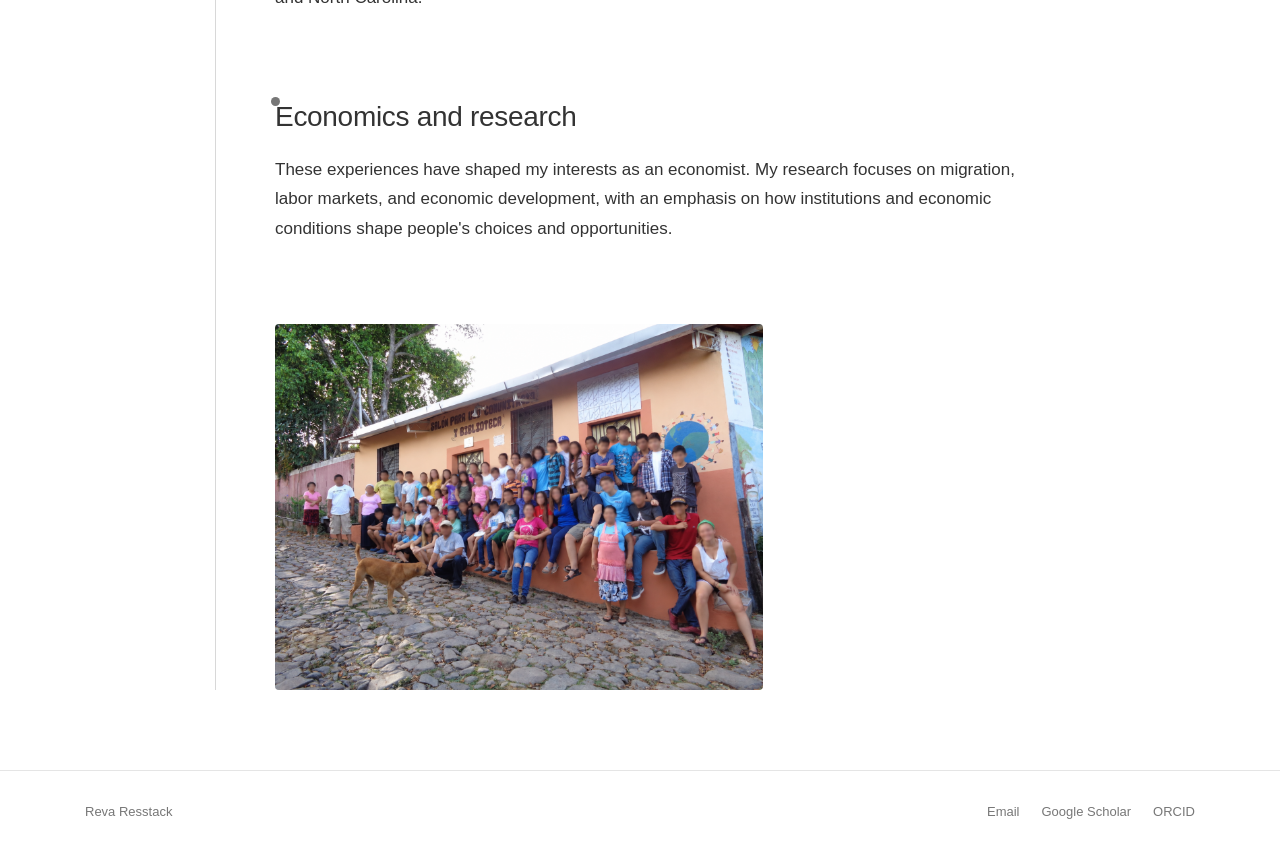
==== commit 8116f961: "Update About Me w/ Field work" ====
--- a/aboutme.html
+++ b/aboutme.html
@@ -151,7 +151,33 @@
         </div>
 
 
-        <!-- UNITED STATES -->
+        <!-- FIELD WORK -->
+
+        <div class="timeline-item">
+
+            <div class="timeline-marker"></div>
+
+            <div class="timeline-content">
+
+                <h2>Scholarship in action</h2>
+
+                <p>
+                    I have had the incredible privilege in traveling to support
+                    field work for research led by others, as well as my own. 
+                    Supporting Education PhD students developing their dissertations 
+                    in El Salvador, supporting workshops for an RCT done in collaboration with 
+                    the International Rescue Committee in Kampala, and conducting 
+                    qualitative interviews with migrant service providers in Lima were
+                    all formative experiences for me. It's only so often you get to ask 
+                    someone who is a Congolese refugee what he would have done as the 
+                    U.S. President in response to 9/11.. ah, where side conversations take us.
+                </p>
+
+            </div>
+
+        </div>
+      
+      <!-- UNITED STATES -->
 
         <div class="timeline-item">
 
--- a/style.css
+++ b/style.css
@@ -921,6 +921,60 @@
 
 }
 
+/* =========================
+   ABOUT ME TIMELINE — MOBILE
+   ========================= */
+
+.timeline {
+    margin-top: 50px;
+
+    padding-left: 55px;
+}
+
+.timeline::before {
+    left: 15px;
+}
+
+.timeline-item {
+    margin-bottom: 60px;
+}
+
+.timeline-marker {
+    left: -55px;
+
+    width: 35px;
+
+    text-align: left;
+
+    font-size: 12px;
+}
+
+.timeline-marker::after {
+    right: -20px;
+
+    width: 8px;
+
+    height: 8px;
+}
+
+.timeline-content h2 {
+    font-size: 24px;
+}
+
+.timeline-content p {
+    font-size: 16px;
+
+    line-height: 1.7;
+}
+
+.timeline-photo {
+    margin-top: 0;
+}
+
+.timeline-photo img {
+    width: 100%;
+}
+
 /* =========================================================
    RESEARCH PAGE — PAPER CARDS
    ========================================================= */
@@ -1117,6 +1171,170 @@
     text-decoration: none;
 }
 
+/* =========================
+   ABOUT ME TIMELINE
+   ========================= */
+
+.about-header {
+    max-width: 900px;
+}
+
+
+/* -------------------------
+   Timeline Container
+   ------------------------- */
+
+.timeline {
+    position: relative;
+
+    max-width: 1000px;
+
+    margin: 75px auto 0 auto;
+
+    padding-left: 135px;
+}
+
+
+/* Vertical line */
+
+.timeline::before {
+    content: "";
+
+    position: absolute;
+
+    left: 75px;
+
+    top: 10px;
+
+    bottom: 0;
+
+    width: 1px;
+
+    background: #d8d8d8;
+}
+
+
+/* -------------------------
+   Timeline Item
+   ------------------------- */
+
+.timeline-item {
+    position: relative;
+
+    margin-bottom: 80px;
+}
+
+
+/* -------------------------
+   Timeline Marker
+   ------------------------- */
+
+.timeline-marker {
+    position: absolute;
+
+    left: -135px;
+
+    width: 105px;
+
+    text-align: right;
+
+    font-size: 15px;
+
+    font-weight: 600;
+
+    color: #777;
+
+    line-height: 1.4;
+}
+
+
+/* Circle */
+
+.timeline-marker::after {
+    content: "";
+
+    position: absolute;
+
+    right: -35px;
+
+    top: 4px;
+
+    width: 9px;
+
+    height: 9px;
+
+    border-radius: 50%;
+
+    background: #777;
+}
+
+
+/* -------------------------
+   Timeline Content
+   ------------------------- */
+
+.timeline-content {
+    max-width: 750px;
+}
+
+.timeline-content h2 {
+    font-size: 28px;
+
+    font-weight: 500;
+
+    margin: 0 0 14px 0;
+
+    letter-spacing: -0.3px;
+}
+
+.timeline-content p {
+    font-size: 17px;
+
+    line-height: 1.75;
+
+    margin: 0;
+
+    max-width: 750px;
+}
+
+
+/* Links */
+
+.timeline-content a {
+    color: inherit;
+
+    text-decoration: none;
+
+    border-bottom: 1px solid #aaa;
+
+    transition: border-color 0.2s ease;
+}
+
+.timeline-content a:hover {
+    border-bottom-color: #333;
+}
+
+
+/* -------------------------
+   Community Photo
+   ------------------------- */
+
+.timeline-photo {
+    margin-top: 10px;
+
+    max-width: 750px;
+}
+
+.timeline-photo img {
+    display: block;
+
+    width: 65%;
+
+    height: auto;
+
+    border-radius: 4px;
+}
+
 
 .paper-link:hover {
     text-decoration: underline;
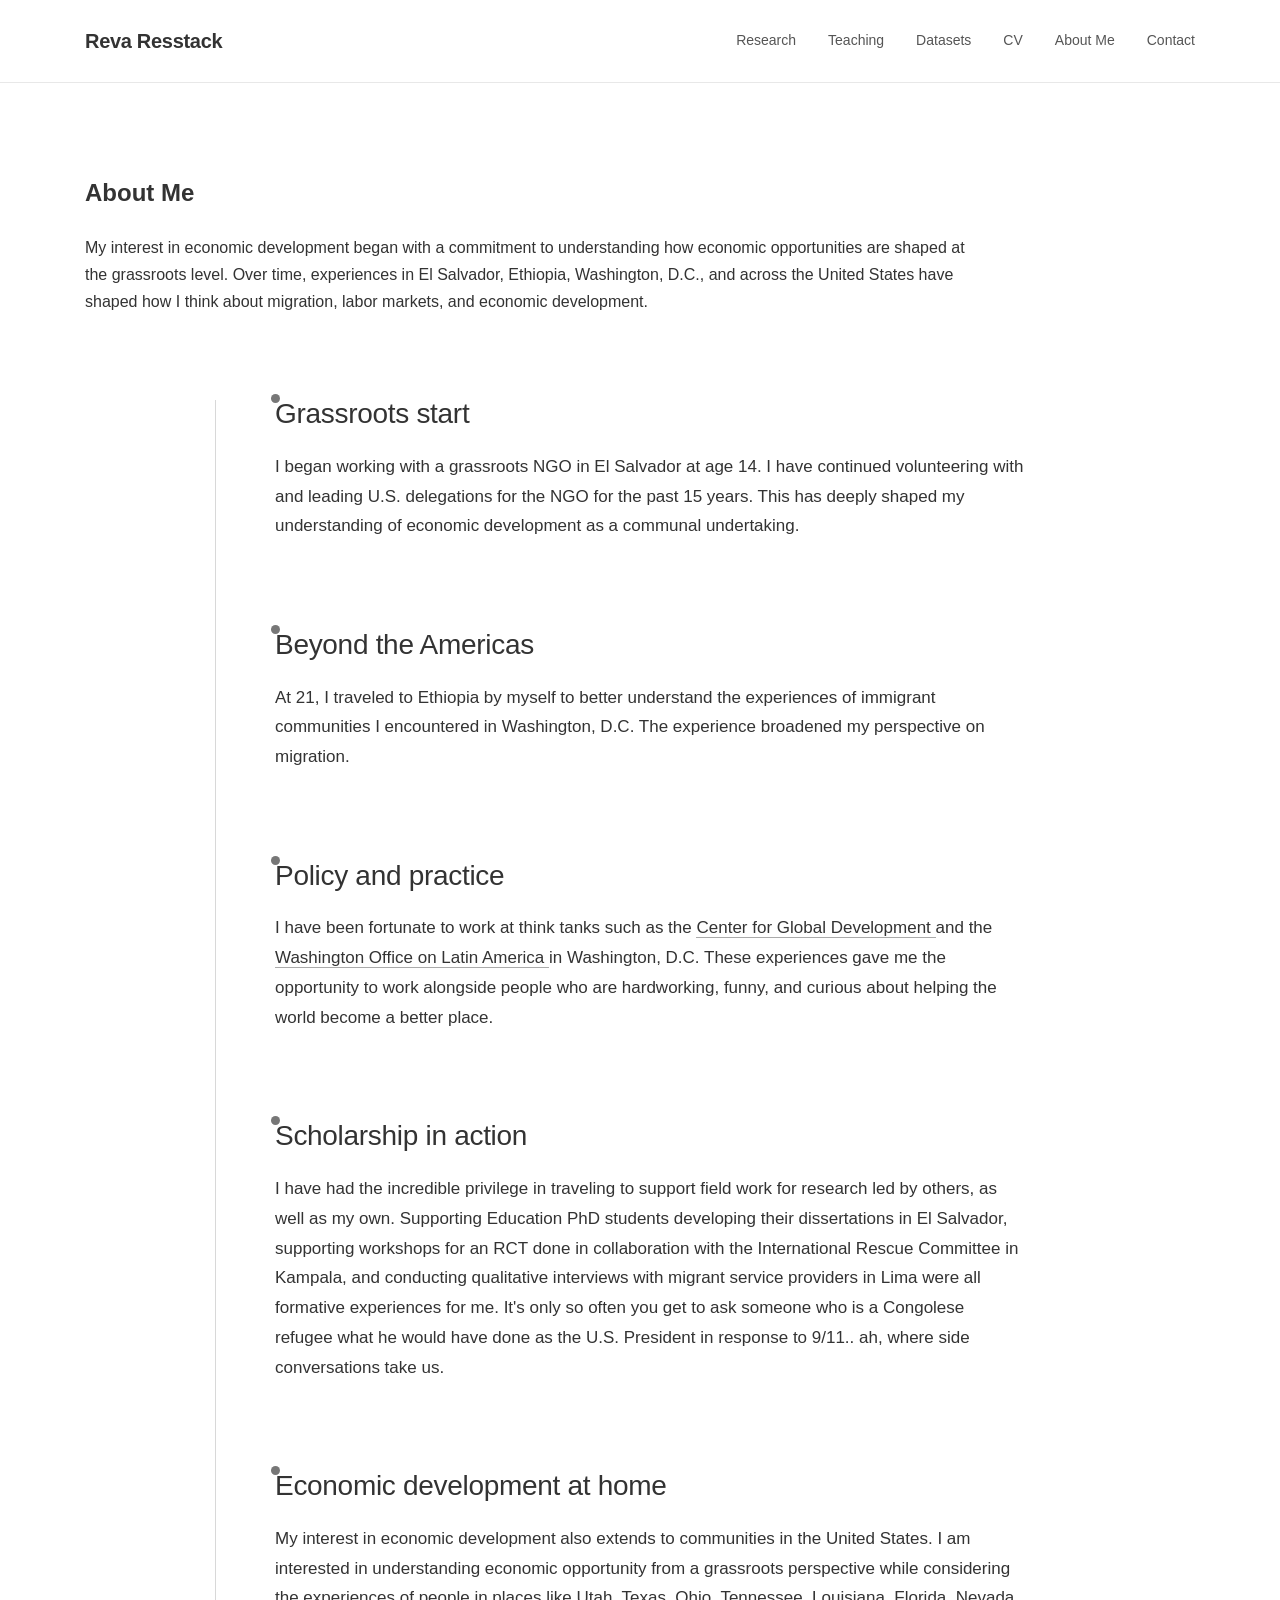
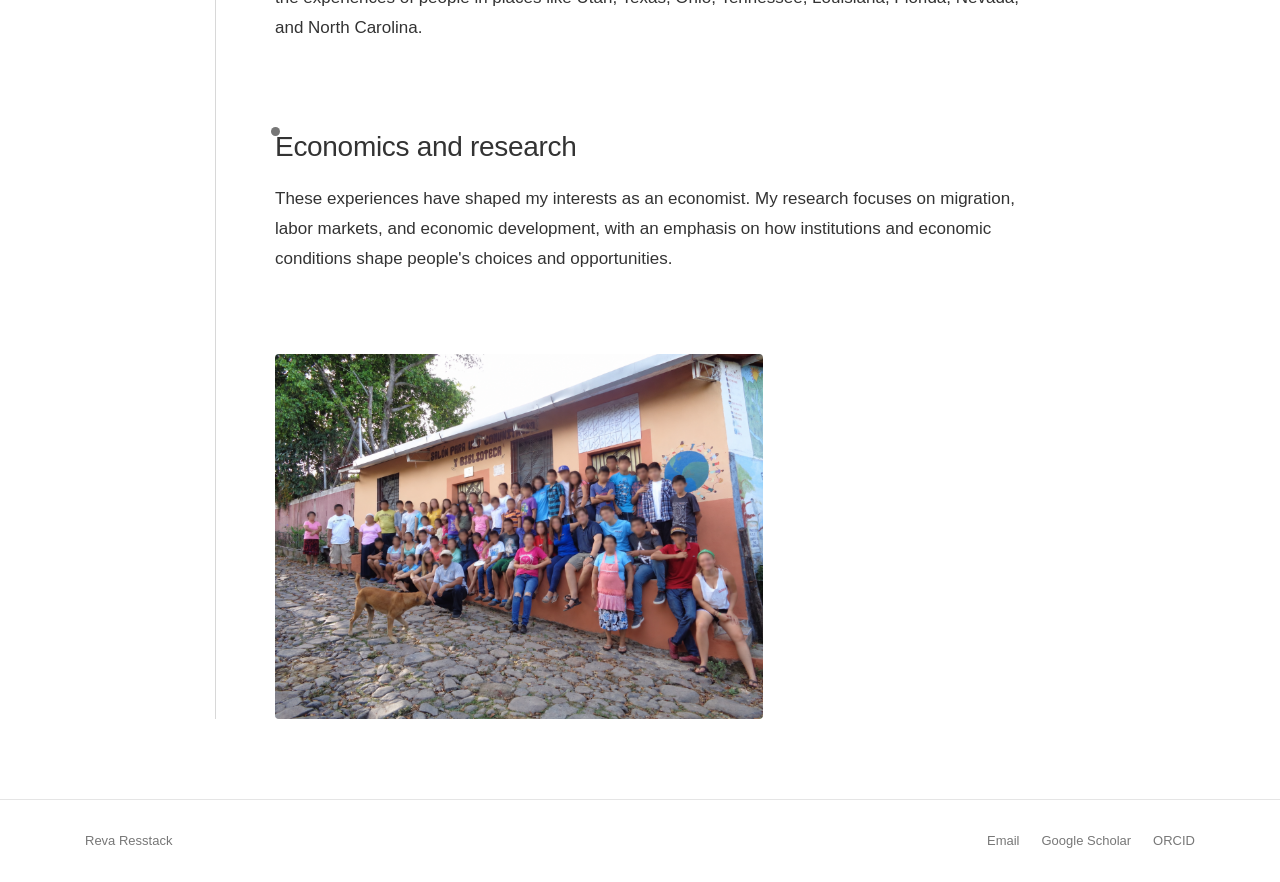
==== commit e65c2fc2: "Update IP" ====
--- a/aboutme.html
+++ b/aboutme.html
@@ -86,7 +86,7 @@
 
                 <p>
                     I began working with a grassroots NGO in El Salvador
-                    at age 14. This shaped my understanding of economic development
+                    at age 14. I have continued volunteering with and leading U.S. delegations for the NGO for the past 15 years. This has deeply shaped my understanding of economic development
                     as a communal undertaking.
                 </p>
 
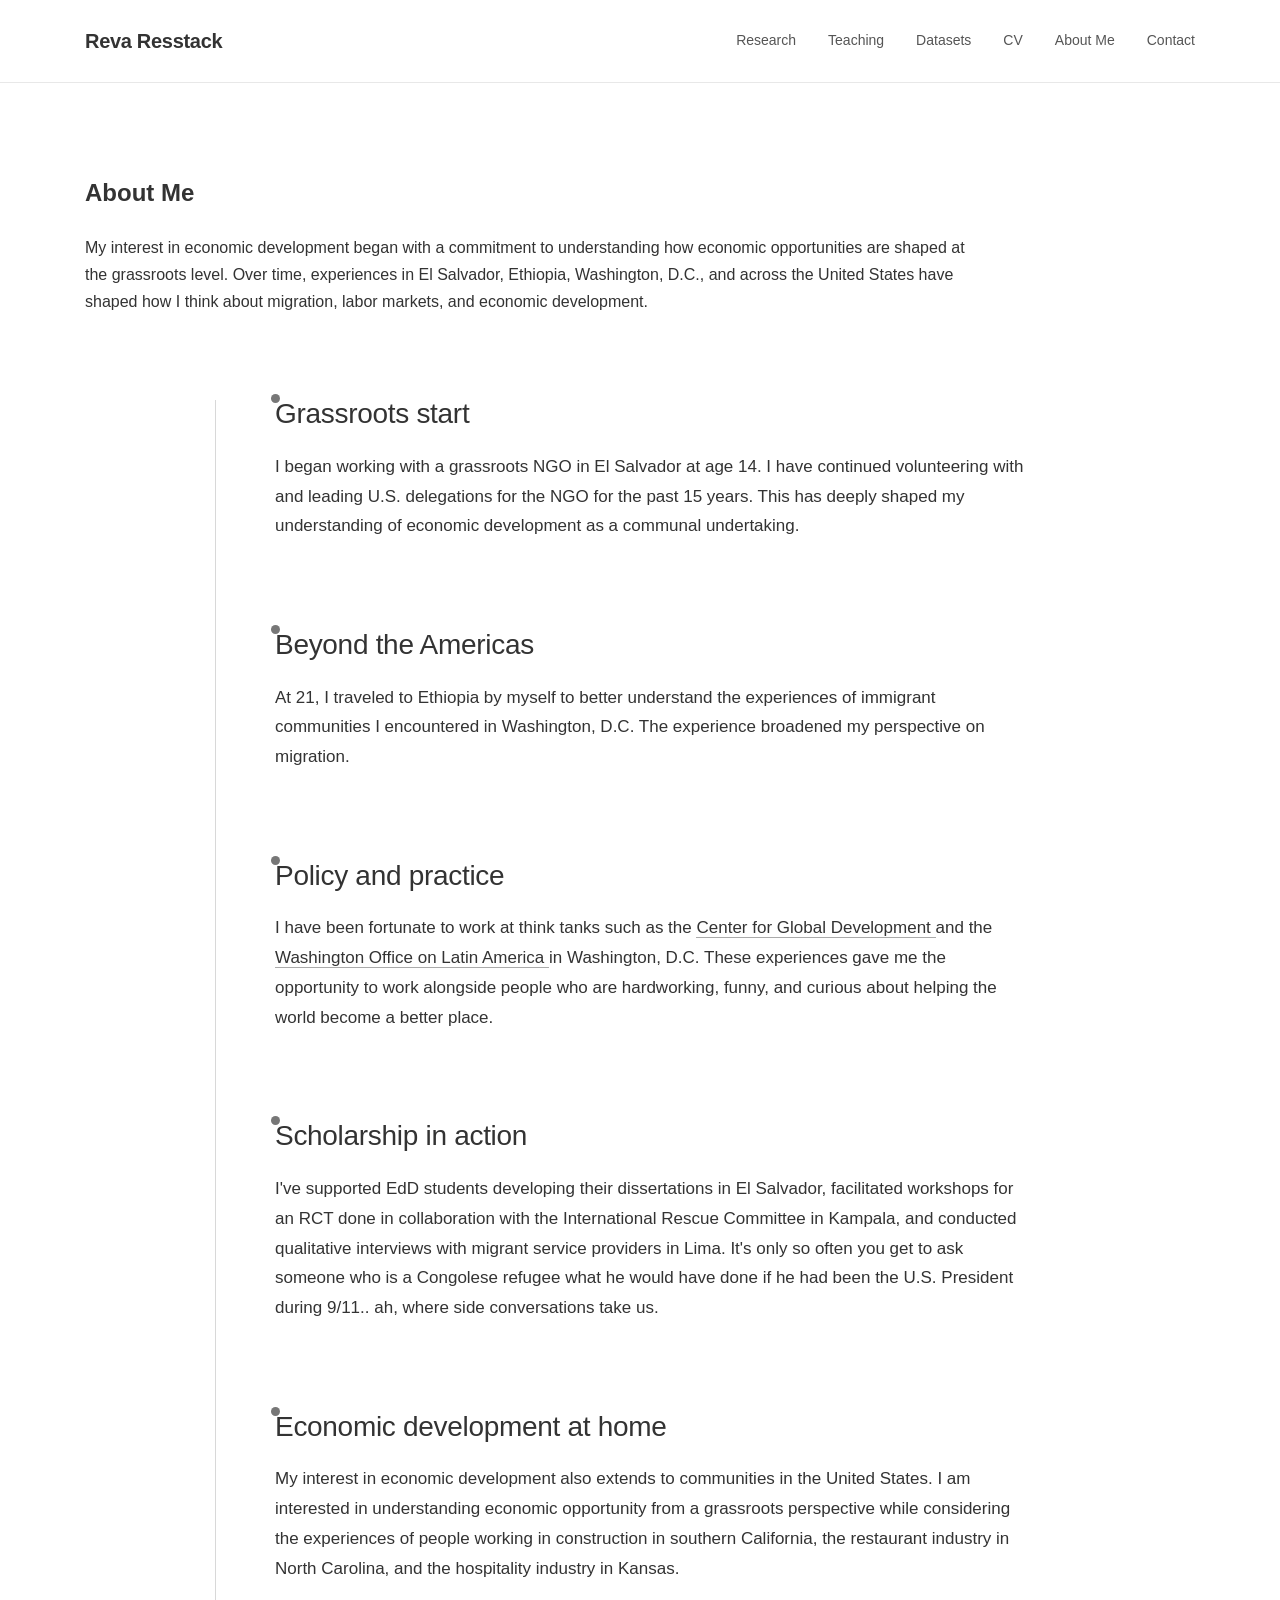
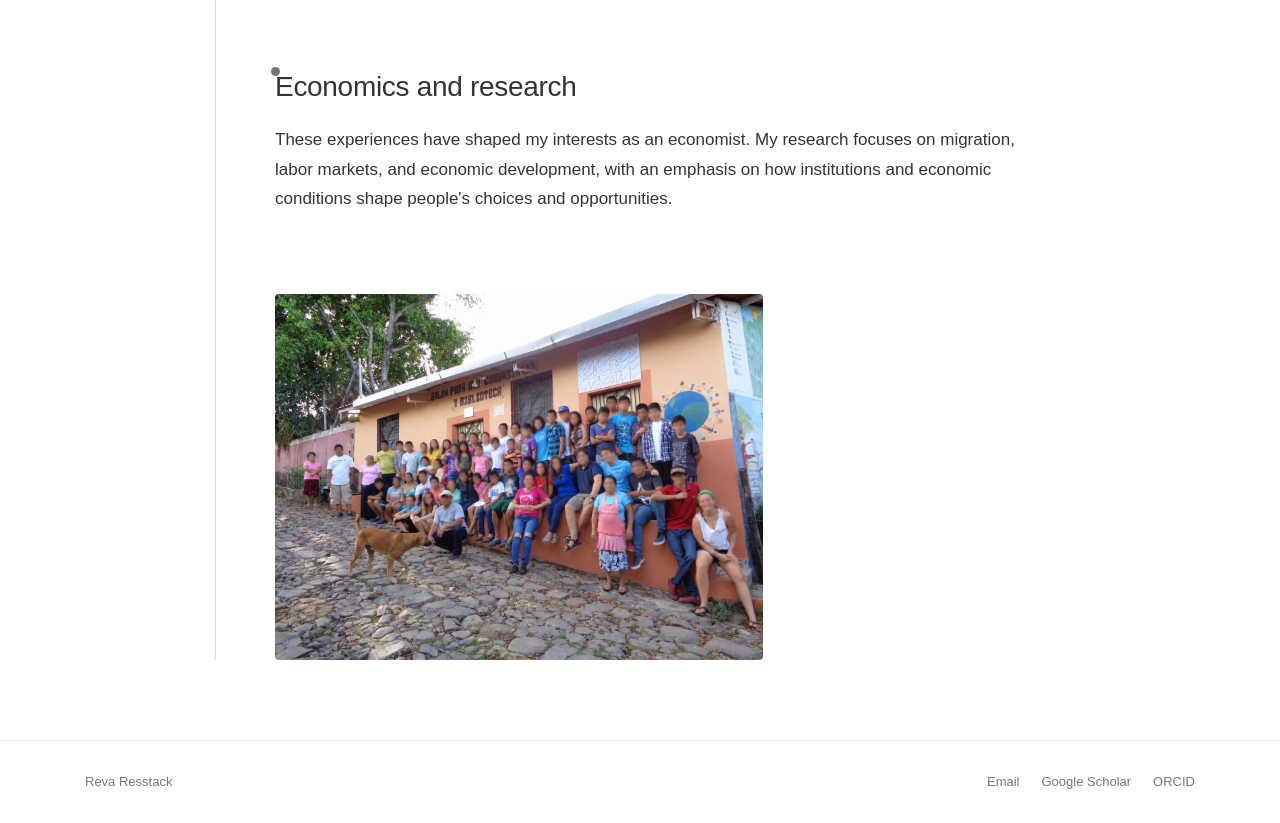
==== commit 6c69531b: "Update aboutme.html" ====
--- a/aboutme.html
+++ b/aboutme.html
@@ -162,15 +162,12 @@
                 <h2>Scholarship in action</h2>
 
                 <p>
-                    I have had the incredible privilege in traveling to support
-                    field work for research led by others, as well as my own. 
-                    Supporting Education PhD students developing their dissertations 
-                    in El Salvador, supporting workshops for an RCT done in collaboration with 
-                    the International Rescue Committee in Kampala, and conducting 
-                    qualitative interviews with migrant service providers in Lima were
-                    all formative experiences for me. It's only so often you get to ask 
-                    someone who is a Congolese refugee what he would have done as the 
-                    U.S. President in response to 9/11.. ah, where side conversations take us.
+                    I've supported EdD students developing their dissertations 
+                    in El Salvador, facilitated workshops for an RCT done in collaboration with 
+                    the International Rescue Committee in Kampala, and conducted 
+                    qualitative interviews with migrant service providers in Lima. It's only so often you get to ask 
+                    someone who is a Congolese refugee what he would have done if he had been the 
+                    U.S. President during 9/11.. ah, where side conversations take us.
                 </p>
 
             </div>
@@ -191,9 +188,9 @@
                     My interest in economic development also extends to
                     communities in the United States. I am interested in
                     understanding economic opportunity from a grassroots
-                    perspective while considering the experiences of people
-                    in places like Utah, Texas, Ohio, Tennessee, Louisiana, Florida,
-                    Nevada, and North Carolina.
+                    perspective while considering the experiences of people working in construction 
+                    in southern California, the restaurant industry in North Carolina,
+                    and the hospitality industry in Kansas.
                 </p>
 
             </div>
